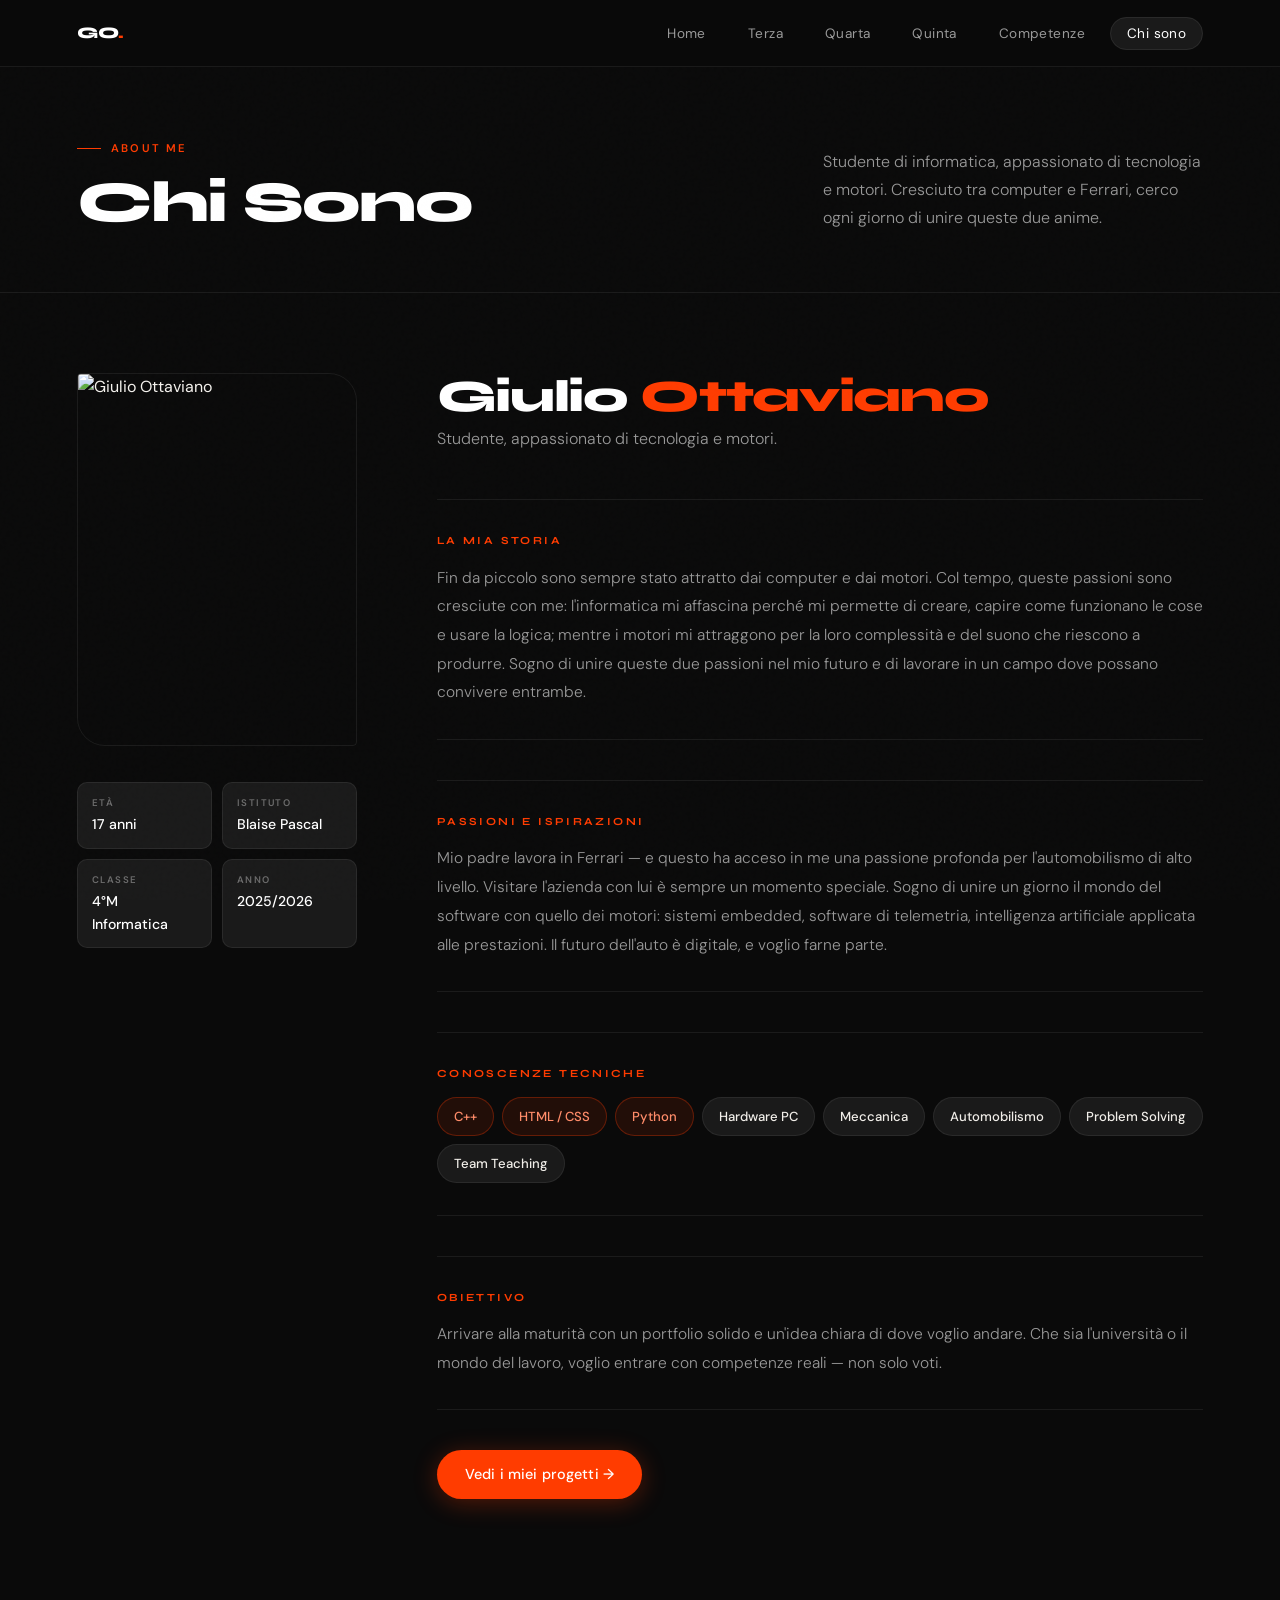
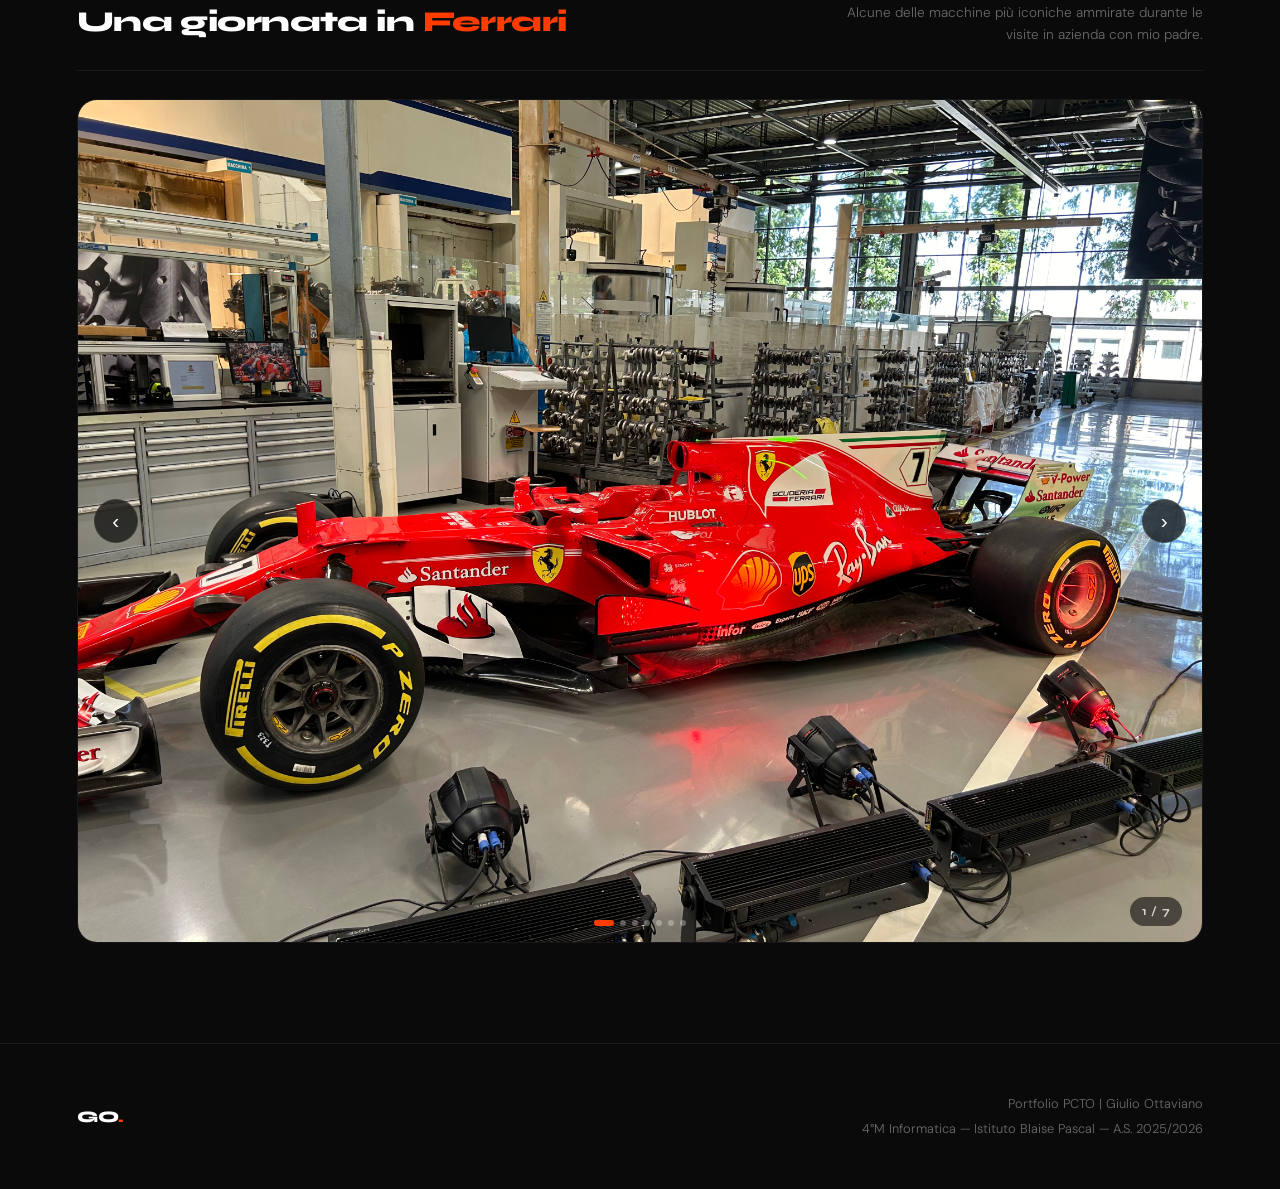
==== chi-sono.html @ 00f8b82b "Add files via upload" ====
<!DOCTYPE html>
<html lang="it">
<head>
    <meta charset="UTF-8">
    <meta name="viewport" content="width=device-width, initial-scale=1.0">
    <title>Chi Sono | Giulio Ottaviano</title>
    <link rel="stylesheet" href="style.css">
    <style>

        /* ── PAGE HERO ── */
        .about-hero {
            padding: 140px 6% 60px;
            border-bottom: 1px solid var(--border);
            display: flex;
            align-items: flex-end;
            justify-content: space-between;
            gap: 40px;
            flex-wrap: wrap;
        }

        .about-hero-left .page-label {
            font-size: 0.7rem;
            font-weight: 600;
            letter-spacing: 0.2em;
            text-transform: uppercase;
            color: var(--accent);
            margin-bottom: 16px;
            display: flex;
            align-items: center;
            gap: 10px;
        }
        .about-hero-left .page-label::before {
            content: '';
            display: inline-block;
            width: 24px; height: 1px;
            background: var(--accent);
        }

        .about-hero-left h1 {
            font-family: 'Syne', sans-serif;
            font-weight: 800;
            font-size: clamp(2.5rem, 4.5vw, 4rem);
            letter-spacing: -0.03em;
            color: var(--white);
            line-height: 1.0;
        }

        .about-hero-right {
            font-size: 1rem;
            color: var(--muted2);
            font-weight: 300;
            max-width: 380px;
            line-height: 1.75;
        }

        /* ── MAIN 2-COL LAYOUT ── */
        .about-main {
            padding: 80px 6% 100px;
            display: grid;
            grid-template-columns: 280px 1fr;
            gap: 80px;
            align-items: start;
        }

        /* ── SIDEBAR ── */
        .about-sidebar {
            position: sticky;
            top: 100px;
            display: flex;
            flex-direction: column;
            gap: 20px;
        }

        .about-photo {
            width: 100%;
            aspect-ratio: 3/4;
            object-fit: cover;
            border-radius: 4px 28px 4px 28px;
            border: 1px solid var(--border);
            filter: grayscale(15%) contrast(1.05);
        }

        .about-meta {
            display: grid;
            grid-template-columns: 1fr 1fr;
            gap: 10px;
        }

        .meta-chip {
            background: var(--surface);
            border: 1px solid var(--border);
            border-radius: 10px;
            padding: 12px 14px;
        }

        .meta-chip .key {
            font-size: 0.6rem;
            font-weight: 600;
            letter-spacing: 0.15em;
            text-transform: uppercase;
            color: var(--muted);
            margin-bottom: 3px;
        }

        .meta-chip .val {
            font-size: 0.88rem;
            color: var(--white);
            font-weight: 500;
        }

        /* ── CONTENT COLUMN ── */
        .about-content h1 {
            font-family: 'Syne', sans-serif;
            font-weight: 800;
            font-size: clamp(2rem, 3.5vw, 3rem);
            color: var(--white);
            letter-spacing: -0.03em;
            line-height: 1.05;
            margin-bottom: 6px;
        }

        .about-content h1 span { color: var(--accent); }

        .about-content .subtitle {
            font-size: 1rem;
            color: var(--muted2);
            font-weight: 300;
            margin-bottom: 48px;
        }

        .about-block {
            padding: 32px 0;
            border-top: 1px solid var(--border);
        }

        .about-block:last-of-type {
            border-bottom: 1px solid var(--border);
            margin-bottom: 40px;
        }

        .about-block h3 {
            font-family: 'Syne', sans-serif;
            font-weight: 700;
            font-size: 0.68rem;
            letter-spacing: 0.22em;
            text-transform: uppercase;
            color: var(--accent);
            margin-bottom: 14px;
        }

        .about-block p {
            color: var(--muted2);
            font-weight: 300;
            font-size: 0.97rem;
            line-height: 1.85;
        }

        /* ── SKILLS ── */
        .skills-chips {
            display: flex;
            flex-wrap: wrap;
            gap: 8px;
        }

        .skill-chip {
            font-size: 0.82rem;
            font-weight: 500;
            color: var(--text);
            background: var(--surface);
            border: 1px solid var(--border);
            padding: 8px 16px;
            border-radius: 100px;
            transition: all 0.3s ease;
        }

        .skill-chip:hover { border-color: var(--accent); color: var(--accent); }

        .skill-chip.highlight {
            background: rgba(255,60,0,0.1);
            border-color: rgba(255,60,0,0.3);
            color: var(--accent2);
        }

        /* ── FERRARI SECTION ── */
        .ferrari-section {
            padding: 0 6% 100px;
        }

        .ferrari-section-header {
            display: flex;
            align-items: flex-end;
            justify-content: space-between;
            margin-bottom: 28px;
            gap: 20px;
            padding-bottom: 24px;
            border-bottom: 1px solid var(--border);
            flex-wrap: wrap;
        }

        .ferrari-section-header h2 {
            font-family: 'Syne', sans-serif;
            font-weight: 800;
            font-size: 1.8rem;
            color: var(--white);
            letter-spacing: -0.02em;
        }

        .ferrari-section-header h2 span { color: var(--accent); }

        .ferrari-section-header p {
            color: var(--muted);
            font-size: 0.85rem;
            font-weight: 300;
            max-width: 360px;
            line-height: 1.6;
            text-align: right;
        }

        /* ── CAROUSEL WRAP ── */
        .ferrari-carousel-wrap {
            position: relative;
            width: 100%;
            aspect-ratio: 4 / 3;
            border-radius: 20px;
            overflow: hidden;
            border: 1px solid var(--border);
            background: var(--darker);
        }

        .ferrari-track {
            display: flex;
            width: 100%;
            height: 100%;
            transition: transform 0.6s cubic-bezier(0.16, 1, 0.3, 1);
            will-change: transform;
        }

        .ferrari-track img {
            flex: 0 0 100%;
            width: 100%;
            height: 100%;
            object-fit: cover;
            object-position: center center;
        }

        .ferrari-btn {
            position: absolute;
            top: 50%;
            transform: translateY(-50%);
            background: rgba(10,10,10,0.72);
            backdrop-filter: blur(12px);
            border: 1px solid var(--border);
            color: var(--white);
            width: 44px; height: 44px;
            border-radius: 50%;
            display: flex;
            align-items: center;
            justify-content: center;
            cursor: pointer;
            font-size: 1.3rem;
            line-height: 1;
            transition: all 0.3s ease;
            z-index: 10;
        }

        .ferrari-btn:hover { background: var(--accent); border-color: var(--accent); }
        .ferrari-btn.prev { left: 16px; }
        .ferrari-btn.next { right: 16px; }

        .ferrari-counter {
            position: absolute;
            bottom: 16px;
            right: 20px;
            font-family: 'Syne', sans-serif;
            font-weight: 700;
            font-size: 0.75rem;
            color: rgba(255,255,255,0.75);
            background: rgba(0,0,0,0.55);
            backdrop-filter: blur(8px);
            padding: 5px 12px;
            border-radius: 100px;
            letter-spacing: 0.05em;
            z-index: 10;
        }

        .ferrari-dots {
            position: absolute;
            bottom: 16px;
            left: 50%;
            transform: translateX(-50%);
            display: flex;
            gap: 6px;
            z-index: 10;
        }

        .ferrari-dot {
            width: 6px; height: 6px;
            border-radius: 50%;
            background: rgba(255,255,255,0.3);
            cursor: pointer;
            transition: all 0.35s ease;
        }

        .ferrari-dot.active {
            background: var(--accent);
            width: 20px;
            border-radius: 3px;
        }

        /* ── RESPONSIVE ── */
        @media (max-width: 900px) {
            .about-hero { flex-direction: column; align-items: flex-start; }
            .about-hero-right { max-width: 100%; }
            .about-main { grid-template-columns: 1fr; gap: 40px; padding: 50px 5% 60px; }
            .about-sidebar { position: static; flex-direction: row; flex-wrap: wrap; align-items: flex-start; }
            .about-photo { max-width: 200px; }
            .ferrari-carousel-wrap { aspect-ratio: 4/3; }
            .ferrari-section-header { flex-direction: column; align-items: flex-start; }
            .ferrari-section-header p { text-align: left; }
            .ferrari-section { padding: 0 5% 60px; }
        }

    </style>
</head>
<body>

    <header>
        <div class="logo">GO<span>.</span></div>
        <nav>
            <ul>
                <li><a href="index.html">Home</a></li>
                <li><a href="terza.html">Terza</a></li>
                <li><a href="quarta.html">Quarta</a></li>
                <li><a href="quinta.html">Quinta</a></li>
                <li><a href="competenze.html">Competenze</a></li>
                <li><a href="chi-sono.html" class="active">Chi sono</a></li>
            </ul>
        </nav>
    </header>

    <!-- ── HERO ── -->
    <div class="about-hero anim">
        <div class="about-hero-left">
            <div class="page-label">About me</div>
            <h1>Chi Sono</h1>
        </div>
        <div class="about-hero-right">
            Studente di informatica, appassionato di tecnologia e motori. Cresciuto tra computer e Ferrari, cerco ogni giorno di unire queste due anime.
        </div>
    </div>

    <!-- ── MAIN LAYOUT ── -->
    <div class="about-main">

        <!-- Sidebar -->
        <div class="about-sidebar anim anim-d1">
            <img class="about-photo" src="https://static.wixstatic.com/media/0beea3_9d364b646ea34e62b5447f3aae1236a9~mv2.jpg" alt="Giulio Ottaviano">
            <div class="about-meta">
                <div class="meta-chip">
                    <div class="key">Età</div>
                    <div class="val">17 anni</div>
                </div>
                <div class="meta-chip">
                    <div class="key">Istituto</div>
                    <div class="val">Blaise Pascal</div>
                </div>
                <div class="meta-chip">
                    <div class="key">Classe</div>
                    <div class="val">4°M Informatica</div>
                </div>
                <div class="meta-chip">
                    <div class="key">Anno</div>
                    <div class="val">2025/2026</div>
                </div>
            </div>
        </div>

        <!-- Testo -->
        <div class="about-content anim anim-d2">
            <h1>Giulio <span>Ottaviano</span></h1>
            <p class="subtitle">Studente, appassionato di tecnologia e motori.</p>

            <div class="about-block">
                <h3>La mia storia</h3>
                <p>Fin da piccolo sono sempre stato attratto dai computer e dai motori. Col tempo, queste passioni sono cresciute con me: l'informatica mi affascina perché mi permette di creare, capire come funzionano le cose e usare la logica; mentre i motori mi attraggono per la loro complessità e del suono che riescono a produrre. Sogno di unire queste due passioni nel mio futuro e di lavorare in un campo dove possano convivere entrambe.</p>
            </div>

            <div class="about-block">
                <h3>Passioni e ispirazioni</h3>
                <p>Mio padre lavora in Ferrari — e questo ha acceso in me una passione profonda per l'automobilismo di alto livello. Visitare l'azienda con lui è sempre un momento speciale. Sogno di unire un giorno il mondo del software con quello dei motori: sistemi embedded, software di telemetria, intelligenza artificiale applicata alle prestazioni. Il futuro dell'auto è digitale, e voglio farne parte.</p>
            </div>

            <div class="about-block">
                <h3>Conoscenze tecniche</h3>
                <div class="skills-chips">
                    <span class="skill-chip highlight">C++</span>
                    <span class="skill-chip highlight">HTML / CSS</span>
                    <span class="skill-chip highlight">Python</span>
                    <span class="skill-chip">Hardware PC</span>
                    <span class="skill-chip">Meccanica</span>
                    <span class="skill-chip">Automobilismo</span>
                    <span class="skill-chip">Problem Solving</span>
                    <span class="skill-chip">Team Teaching</span>
                </div>
            </div>

            <div class="about-block">
                <h3>Obiettivo</h3>
                <p>Arrivare alla maturità con un portfolio solido e un'idea chiara di dove voglio andare. Che sia l'università o il mondo del lavoro, voglio entrare con competenze reali — non solo voti.</p>
            </div>

            <a href="terza.html" class="btn btn-primary">Vedi i miei progetti →</a>
        </div>

    </div>

    <!-- ── FERRARI CAROUSEL ── -->
    <div class="ferrari-section anim anim-d3">
        <div class="ferrari-section-header">
            <h2>Una giornata in <span>Ferrari</span></h2>
            <p>Alcune delle macchine più iconiche ammirate durante le visite in azienda con mio padre.</p>
        </div>

        <div class="ferrari-carousel-wrap">
            <div class="ferrari-track" id="ferrari-track">
                <img src="Immagini/Ferrari1.jpg" alt="Ferrari F1 — Scuderia Ferrari"           style="object-position: center 50%;">
                <img src="Immagini/Ferrari2.jpg" alt="Ferrari F50 — Ferrari Classiche"         style="object-position: center 65%;">
                <img src="Immagini/Ferrari3.jpg" alt="Ferrari 12Cilindri — Linea produzione"   style="object-position: center 55%;">
                <img src="Immagini/Ferrari4.jpg" alt="Ferrari GT3 — Vista frontale"           style="object-position: center 65%;">
                <img src="Immagini/Ferrari5.jpg" alt="Ferrari LaFerrari — Nera"               style="object-position: center 60%;">
                <img src="Immagini/Ferrari7.jpg" alt="Ferrari 333 SP — Ferrari Classiche"     style="object-position: center 60%;">
                <img src="Immagini/Ferrari8.jpg" alt="Ferrari 812 Competition — Blu"          style="object-position: center 60%;">
            </div>
            <button class="ferrari-btn prev" id="ferrari-prev">‹</button>
            <button class="ferrari-btn next" id="ferrari-next">›</button>
            <div class="ferrari-dots" id="ferrari-dots">
                <div class="ferrari-dot active"></div>
                <div class="ferrari-dot"></div>
                <div class="ferrari-dot"></div>
                <div class="ferrari-dot"></div>
                <div class="ferrari-dot"></div>
                <div class="ferrari-dot"></div>
                <div class="ferrari-dot"></div>
            </div>
            <div class="ferrari-counter" id="ferrari-counter">1 / 7</div>
        </div>
    </div>

    <footer>
        <div class="footer-logo">GO<span>.</span></div>
        <div class="footer-copy">
            <p>Portfolio PCTO | Giulio Ottaviano</p>
            <p>4°M Informatica — Istituto Blaise Pascal — A.S. 2025/2026</p>
        </div>
    </footer>

    <script>
        const TOTAL = 7;
        let current = 0;
        const track   = document.getElementById('ferrari-track');
        const dots    = document.querySelectorAll('.ferrari-dot');
        const counter = document.getElementById('ferrari-counter');

        function goTo(index) {
            current = (index + TOTAL) % TOTAL;
            track.style.transform = `translateX(-${current * 100}%)`;
            dots.forEach((d, i) => d.classList.toggle('active', i === current));
            counter.textContent = `${current + 1} / ${TOTAL}`;
        }

        document.getElementById('ferrari-prev').addEventListener('click', () => goTo(current - 1));
        document.getElementById('ferrari-next').addEventListener('click', () => goTo(current + 1));
        dots.forEach((dot, i) => dot.addEventListener('click', () => goTo(i)));

        // Swipe touch
        let startX = 0;
        const wrap = document.querySelector('.ferrari-carousel-wrap');
        wrap.addEventListener('touchstart', e => { startX = e.touches[0].clientX; }, { passive: true });
        wrap.addEventListener('touchend',   e => {
            const diff = startX - e.changedTouches[0].clientX;
            if (Math.abs(diff) > 40) goTo(current + (diff > 0 ? 1 : -1));
        });

        // Auto-avanzamento ogni 4 secondi
        setInterval(() => goTo(current + 1), 4000);
    </script>

</body>
</html>
---- style.css ----
@import url('https://fonts.googleapis.com/css2?family=Syne:wght@400;600;700;800&family=DM+Sans:ital,wght@0,300;0,400;0,500;1,300&display=swap');

:root {
    --accent: #FF3C00;
    --accent2: #FF8C69;
    --dark: #0A0A0A;
    --darker: #050505;
    --mid: #141414;
    --surface: #1A1A1A;
    --border: rgba(255,255,255,0.07);
    --text: #F0EDE8;
    --muted: #6B6B6B;
    --muted2: #999;
    --white: #ffffff;
    --transition: all 0.45s cubic-bezier(0.16, 1, 0.3, 1);
}

*, *::before, *::after { margin: 0; padding: 0; box-sizing: border-box; }

html { scroll-behavior: smooth; }

body {
    font-family: 'DM Sans', sans-serif;
    background: var(--dark);
    color: var(--text);
    line-height: 1.6;
    overflow-x: hidden;
    cursor: default;
}

/* ── SCROLLBAR ── */
::-webkit-scrollbar { width: 4px; }
::-webkit-scrollbar-track { background: var(--darker); }
::-webkit-scrollbar-thumb { background: var(--accent); border-radius: 2px; }

/* ── NOISE OVERLAY ── */
body::before {
    content: '';
    position: fixed;
    inset: 0;
    background-image: url("data:image/svg+xml,%3Csvg viewBox='0 0 256 256' xmlns='http://www.w3.org/2000/svg'%3E%3Cfilter id='noise'%3E%3CfeTurbulence type='fractalNoise' baseFrequency='0.9' numOctaves='4' stitchTiles='stitch'/%3E%3C/filter%3E%3Crect width='100%25' height='100%25' filter='url(%23noise)' opacity='0.04'/%3E%3C/svg%3E");
    pointer-events: none;
    z-index: 9998;
    opacity: 0.4;
}

/* ── HEADER ── */
header {
    position: fixed;
    top: 0; left: 0; right: 0;
    z-index: 9999;
    padding: 20px 6%;
    display: flex;
    justify-content: space-between;
    align-items: center;
    background: rgba(10,10,10,0.85);
    backdrop-filter: blur(24px);
    border-bottom: 1px solid var(--border);
    transition: var(--transition);
}

.logo {
    font-family: 'Syne', sans-serif;
    font-weight: 800;
    font-size: 1rem;
    letter-spacing: 0.02em;
    color: var(--white);
}

.logo span {
    color: var(--accent);
}

nav ul { display: flex; list-style: none; gap: 8px; }

nav a {
    text-decoration: none;
    color: var(--muted2);
    font-weight: 400;
    font-size: 0.85rem;
    letter-spacing: 0.03em;
    padding: 7px 16px;
    border-radius: 100px;
    border: 1px solid transparent;
    transition: var(--transition);
}

nav a:hover, nav a.active {
    color: var(--white);
    border-color: var(--border);
    background: var(--surface);
}

/* ── HERO ── */
.hero {
    min-height: 100vh;
    display: grid;
    grid-template-columns: 1fr 1fr;
    align-items: center;
    padding: 120px 6% 80px;
    position: relative;
    overflow: hidden;
    gap: 60px;
}

.hero::after {
    content: '';
    position: absolute;
    width: 600px; height: 600px;
    background: radial-gradient(circle, rgba(255,60,0,0.15) 0%, transparent 70%);
    top: 50%; right: -100px;
    transform: translateY(-50%);
    pointer-events: none;
    border-radius: 50%;
}

.hero-label {
    font-size: 0.75rem;
    font-weight: 500;
    letter-spacing: 0.2em;
    text-transform: uppercase;
    color: var(--accent);
    margin-bottom: 20px;
    display: flex;
    align-items: center;
    gap: 10px;
}

.hero-label::before {
    content: '';
    display: inline-block;
    width: 24px; height: 1px;
    background: var(--accent);
}

.hero h1 {
    font-family: 'Syne', sans-serif;
    font-weight: 800;
    font-size: clamp(3rem, 6vw, 5.5rem);
    line-height: 1.0;
    letter-spacing: -0.03em;
    color: var(--white);
    margin-bottom: 24px;
}

.hero h1 em {
    font-style: normal;
    color: var(--accent);
}

.hero p {
    font-size: 1.1rem;
    color: var(--muted2);
    max-width: 460px;
    line-height: 1.7;
    margin-bottom: 40px;
    font-weight: 300;
}

.hero-actions { display: flex; gap: 16px; flex-wrap: wrap; }

.hero-img-wrap {
    position: relative;
    display: flex;
    justify-content: center;
}

.hero-img-wrap img {
    width: 100%;
    max-width: 460px;
    aspect-ratio: 3/4;
    object-fit: cover;
    border-radius: 4px 40px 4px 40px;
    filter: grayscale(20%) contrast(1.05);
    border: 1px solid var(--border);
}

.hero-img-badge {
    position: absolute;
    bottom: 24px;
    left: -20px;
    background: var(--accent);
    color: white;
    font-family: 'Syne', sans-serif;
    font-weight: 700;
    font-size: 0.8rem;
    padding: 10px 18px;
    border-radius: 100px;
    letter-spacing: 0.05em;
    text-transform: uppercase;
    box-shadow: 0 8px 32px rgba(255,60,0,0.35);
    animation: floatBadge 3s ease-in-out infinite;
}

@keyframes floatBadge {
    0%, 100% { transform: translateY(0); }
    50% { transform: translateY(-6px); }
}

/* ── BUTTONS ── */
.btn {
    display: inline-flex;
    align-items: center;
    gap: 8px;
    padding: 13px 28px;
    border-radius: 100px;
    font-weight: 500;
    font-size: 0.9rem;
    text-decoration: none;
    transition: var(--transition);
    letter-spacing: 0.01em;
}

.btn-primary {
    background: var(--accent);
    color: white;
    box-shadow: 0 4px 24px rgba(255,60,0,0.3);
}

.btn-primary:hover {
    background: #ff5520;
    transform: translateY(-2px);
    box-shadow: 0 8px 36px rgba(255,60,0,0.45);
}

.btn-secondary {
    background: var(--surface);
    color: var(--text);
    border: 1px solid var(--border);
}

.btn-secondary:hover {
    background: var(--mid);
    border-color: rgba(255,255,255,0.15);
    transform: translateY(-2px);
}

.btn-ghost {
    background: transparent;
    color: var(--accent);
    border: 1px solid var(--accent);
}

.btn-ghost:hover {
    background: var(--accent);
    color: white;
}

/* ── INFO SECTION HOME ── */
.info-section {
    padding: 100px 6%;
    display: grid;
    grid-template-columns: 1fr 1fr;
    gap: 80px;
    align-items: center;
    border-top: 1px solid var(--border);
}

.info-section .section-label {
    font-size: 0.7rem;
    font-weight: 600;
    letter-spacing: 0.2em;
    text-transform: uppercase;
    color: var(--muted);
    margin-bottom: 16px;
}

.info-section h2 {
    font-family: 'Syne', sans-serif;
    font-weight: 700;
    font-size: 2.5rem;
    letter-spacing: -0.02em;
    color: var(--white);
    line-height: 1.1;
    margin-bottom: 20px;
}

.info-section p {
    color: var(--muted2);
    font-weight: 300;
    font-size: 1rem;
    line-height: 1.75;
    margin-bottom: 32px;
}

/* ── STATS ROW ── */
.stats-row {
    display: flex;
    gap: 40px;
    padding: 60px 6%;
    border-top: 1px solid var(--border);
}

.stat-item {
    display: flex;
    flex-direction: column;
    gap: 4px;
}

.stat-num {
    font-family: 'Syne', sans-serif;
    font-weight: 800;
    font-size: 2.8rem;
    color: var(--white);
    letter-spacing: -0.04em;
    line-height: 1;
}

.stat-num span { color: var(--accent); }

.stat-label {
    font-size: 0.8rem;
    color: var(--muted);
    text-transform: uppercase;
    letter-spacing: 0.1em;
    font-weight: 500;
}

.stat-divider {
    width: 1px;
    background: var(--border);
    align-self: stretch;
}

/* ── PROJECTS PAGE ── */
.page-hero {
    padding: 160px 6% 80px;
    border-bottom: 1px solid var(--border);
}

.page-hero .page-label {
    font-size: 0.7rem;
    font-weight: 600;
    letter-spacing: 0.2em;
    text-transform: uppercase;
    color: var(--accent);
    margin-bottom: 16px;
    display: flex;
    align-items: center;
    gap: 10px;
}

.page-hero .page-label::before {
    content: '';
    display: inline-block;
    width: 24px; height: 1px;
    background: var(--accent);
}

.page-hero h1 {
    font-family: 'Syne', sans-serif;
    font-weight: 800;
    font-size: clamp(2.5rem, 5vw, 4.5rem);
    letter-spacing: -0.03em;
    color: var(--white);
    line-height: 1.05;
    margin-bottom: 16px;
}

.page-hero p {
    font-size: 1.05rem;
    color: var(--muted2);
    font-weight: 300;
    max-width: 560px;
}

/* ── PROJECTS GRID ── */
.projects-grid {
    padding: 80px 6%;
    display: flex;
    flex-direction: column;
    gap: 2px;
}

.project-card {
    background: var(--mid);
    border: 1px solid var(--border);
    border-radius: 20px;
    padding: 44px 48px;
    display: grid;
    grid-template-columns: auto 1fr auto;
    align-items: start;
    gap: 40px;
    transition: var(--transition);
    position: relative;
    overflow: hidden;
    margin-bottom: 16px;
}

.project-card::before {
    content: '';
    position: absolute;
    left: 0; top: 0; bottom: 0;
    width: 3px;
    background: var(--accent);
    transform: scaleY(0);
    transform-origin: bottom;
    transition: var(--transition);
}

.project-card:hover {
    border-color: rgba(255,255,255,0.12);
    transform: translateX(4px);
    background: #1e1e1e;
}

.project-card:hover::before {
    transform: scaleY(1);
}

.project-num {
    font-family: 'Syne', sans-serif;
    font-weight: 800;
    font-size: 3rem;
    color: rgba(255,255,255,0.05);
    line-height: 1;
    letter-spacing: -0.05em;
    min-width: 70px;
}

.project-body h2 {
    font-family: 'Syne', sans-serif;
    font-weight: 700;
    font-size: 1.4rem;
    color: var(--white);
    letter-spacing: -0.01em;
    margin-bottom: 10px;
}

.project-body p {
    color: var(--muted2);
    font-weight: 300;
    font-size: 0.95rem;
    line-height: 1.7;
    margin-bottom: 14px;
}

.project-body .result {
    display: inline-flex;
    align-items: center;
    gap: 6px;
    font-size: 0.8rem;
    font-weight: 500;
    color: var(--accent2);
    background: rgba(255,60,0,0.1);
    padding: 5px 14px;
    border-radius: 100px;
    border: 1px solid rgba(255,60,0,0.2);
}

.project-tags {
    display: flex;
    flex-direction: column;
    gap: 6px;
    align-items: flex-end;
}

.tag {
    font-size: 0.7rem;
    font-weight: 500;
    letter-spacing: 0.1em;
    text-transform: uppercase;
    color: var(--muted);
    background: rgba(255,255,255,0.04);
    padding: 5px 12px;
    border-radius: 100px;
    border: 1px solid var(--border);
    white-space: nowrap;
}

/* ── WIP SECTION ── */
.wip-card {
    background: var(--mid);
    border: 1px solid var(--border);
    border-radius: 20px;
    padding: 60px 48px;
    display: flex;
    align-items: center;
    gap: 40px;
    margin-bottom: 16px;
    position: relative;
    overflow: hidden;
}

.wip-card::after {
    content: '';
    position: absolute;
    inset: 0;
    background: repeating-linear-gradient(
        -45deg,
        transparent,
        transparent 20px,
        rgba(255,255,255,0.015) 20px,
        rgba(255,255,255,0.015) 40px
    );
    pointer-events: none;
}

.wip-icon {
    font-size: 3rem;
    flex-shrink: 0;
}

.wip-content h2 {
    font-family: 'Syne', sans-serif;
    font-weight: 700;
    font-size: 1.4rem;
    color: var(--muted2);
    letter-spacing: -0.01em;
    margin-bottom: 8px;
}

.wip-content p {
    color: var(--muted);
    font-size: 0.9rem;
    font-weight: 300;
}

.wip-badge {
    margin-left: auto;
    font-size: 0.7rem;
    font-weight: 600;
    letter-spacing: 0.15em;
    text-transform: uppercase;
    color: #FFB800;
    background: rgba(255,184,0,0.1);
    padding: 8px 18px;
    border-radius: 100px;
    border: 1px solid rgba(255,184,0,0.25);
    flex-shrink: 0;
    animation: pulse 2.5s ease-in-out infinite;
}

@keyframes pulse {
    0%, 100% { opacity: 1; }
    50% { opacity: 0.5; }
}

/* ── ABOUT PAGE ── */
.about-layout {
    padding: 80px 6%;
    display: grid;
    grid-template-columns: 1fr 1.2fr;
    gap: 80px;
    align-items: start;
}

.about-img-col {
    position: sticky;
    top: 100px;
}

.about-img-col img {
    width: 100%;
    border-radius: 4px 40px 4px 40px;
    filter: grayscale(20%) contrast(1.05);
    border: 1px solid var(--border);
}

.about-meta {
    display: grid;
    grid-template-columns: 1fr 1fr;
    gap: 12px;
    margin-top: 16px;
}

.meta-chip {
    background: var(--surface);
    border: 1px solid var(--border);
    border-radius: 10px;
    padding: 12px 16px;
}

.meta-chip .key {
    font-size: 0.65rem;
    font-weight: 600;
    letter-spacing: 0.15em;
    text-transform: uppercase;
    color: var(--muted);
    margin-bottom: 3px;
}

.meta-chip .val {
    font-size: 0.9rem;
    color: var(--white);
    font-weight: 500;
}

.about-text-col h1 {
    font-family: 'Syne', sans-serif;
    font-weight: 800;
    font-size: clamp(2.5rem, 4vw, 3.5rem);
    color: var(--white);
    letter-spacing: -0.03em;
    line-height: 1.05;
    margin-bottom: 8px;
}

.about-text-col h1 span { color: var(--accent); }

.about-text-col .subtitle {
    font-size: 1rem;
    color: var(--muted2);
    font-weight: 300;
    margin-bottom: 40px;
}

.about-block {
    margin-bottom: 40px;
    padding-bottom: 40px;
    border-bottom: 1px solid var(--border);
}

.about-block:last-child { border-bottom: none; }

.about-block h3 {
    font-family: 'Syne', sans-serif;
    font-weight: 700;
    font-size: 0.75rem;
    letter-spacing: 0.2em;
    text-transform: uppercase;
    color: var(--accent);
    margin-bottom: 16px;
}

.about-block p {
    color: var(--muted2);
    font-weight: 300;
    font-size: 0.98rem;
    line-height: 1.8;
}

.skills-chips {
    display: flex;
    flex-wrap: wrap;
    gap: 8px;
}

.skill-chip {
    font-size: 0.82rem;
    font-weight: 500;
    color: var(--text);
    background: var(--surface);
    border: 1px solid var(--border);
    padding: 8px 16px;
    border-radius: 100px;
    transition: var(--transition);
}

.skill-chip:hover {
    border-color: var(--accent);
    color: var(--accent);
}

.skill-chip.highlight {
    background: rgba(255,60,0,0.1);
    border-color: rgba(255,60,0,0.3);
    color: var(--accent2);
}

/* ── FOOTER ── */
footer {
    padding: 50px 6%;
    border-top: 1px solid var(--border);
    display: flex;
    justify-content: space-between;
    align-items: center;
    gap: 20px;
    flex-wrap: wrap;
}

.footer-logo {
    font-family: 'Syne', sans-serif;
    font-weight: 800;
    font-size: 1rem;
    color: var(--white);
}

.footer-logo span { color: var(--accent); }

footer p {
    color: var(--muted);
    font-size: 0.8rem;
    font-weight: 300;
}

.footer-copy {
    display: flex;
    flex-direction: column;
    align-items: flex-end;
    gap: 4px;
}

/* ── ANIMATIONS ── */
@keyframes fadeInUp {
    from { opacity: 0; transform: translateY(30px); }
    to   { opacity: 1; transform: translateY(0); }
}

.anim {
    animation: fadeInUp 0.8s cubic-bezier(0.16, 1, 0.3, 1) both;
}

.anim-d1 { animation-delay: 0.1s; }
.anim-d2 { animation-delay: 0.25s; }
.anim-d3 { animation-delay: 0.4s; }
.anim-d4 { animation-delay: 0.55s; }

/* ── RESPONSIVE ── */
@media (max-width: 900px) {
    .hero { grid-template-columns: 1fr; text-align: center; }
    .hero p { margin: 0 auto 40px; }
    .hero-actions { justify-content: center; }
    .hero::after { display: none; }
    .hero-img-wrap { order: -1; }
    .hero-img-wrap img { max-width: 300px; }
    .hero-img-badge { left: 10px; }
    .info-section { grid-template-columns: 1fr; gap: 40px; }
    .about-layout { grid-template-columns: 1fr; }
    .about-img-col { position: static; }
    .project-card { grid-template-columns: 1fr; gap: 16px; }
    .project-num { font-size: 1.5rem; }
    .project-tags { flex-direction: row; flex-wrap: wrap; align-items: flex-start; }
    .stats-row { flex-wrap: wrap; gap: 24px; }
    .stat-divider { display: none; }
    footer { flex-direction: column; align-items: flex-start; }
    .footer-copy { align-items: flex-start; }
    header { padding: 16px 4%; }
    nav ul { gap: 4px; }
    nav a { padding: 6px 10px; font-size: 0.8rem; }
}

@media (max-width: 600px) {
    .hero { padding: 120px 5% 60px; }
    .page-hero { padding: 130px 5% 50px; }
    .projects-grid { padding: 50px 5%; }
    .project-card { padding: 28px 24px; }
    .wip-card { padding: 36px 24px; flex-direction: column; align-items: flex-start; }
    .wip-badge { margin-left: 0; }
    .about-layout { padding: 50px 5%; }
    .info-section { padding: 60px 5%; }
}
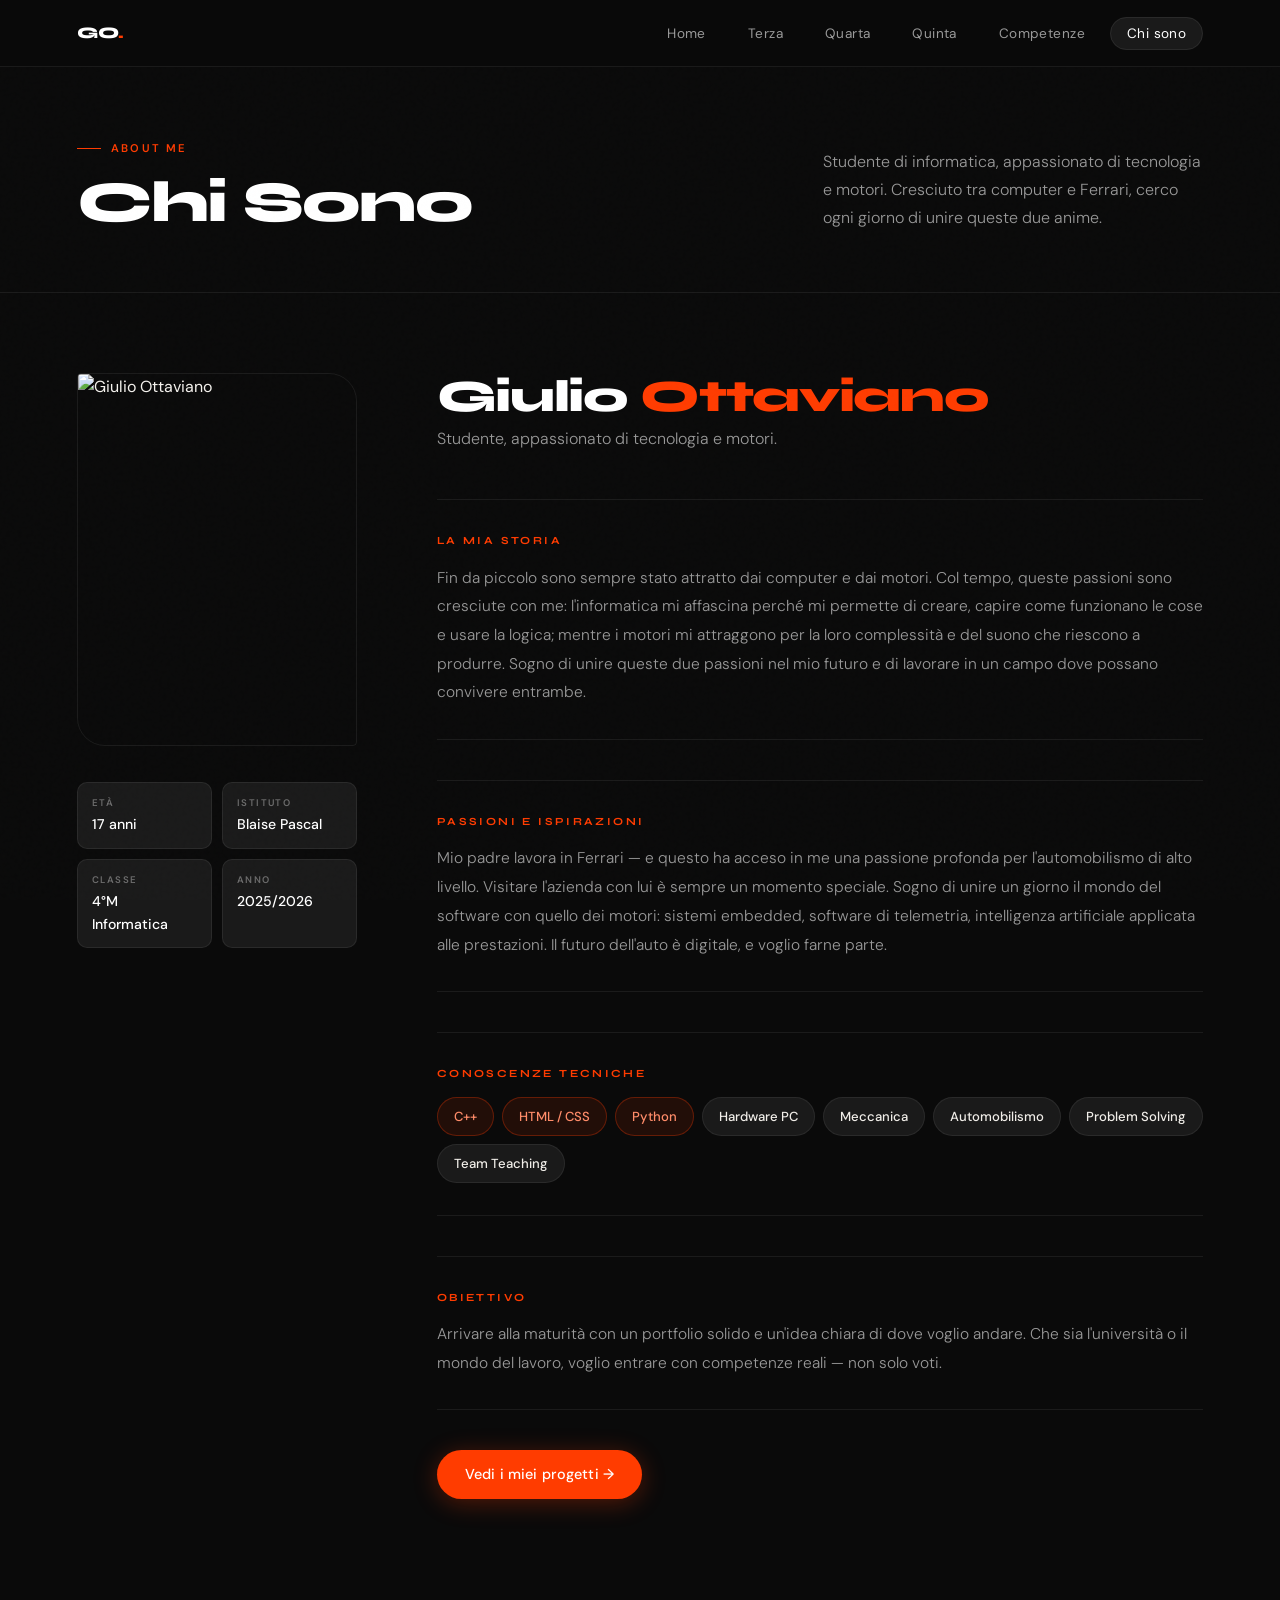
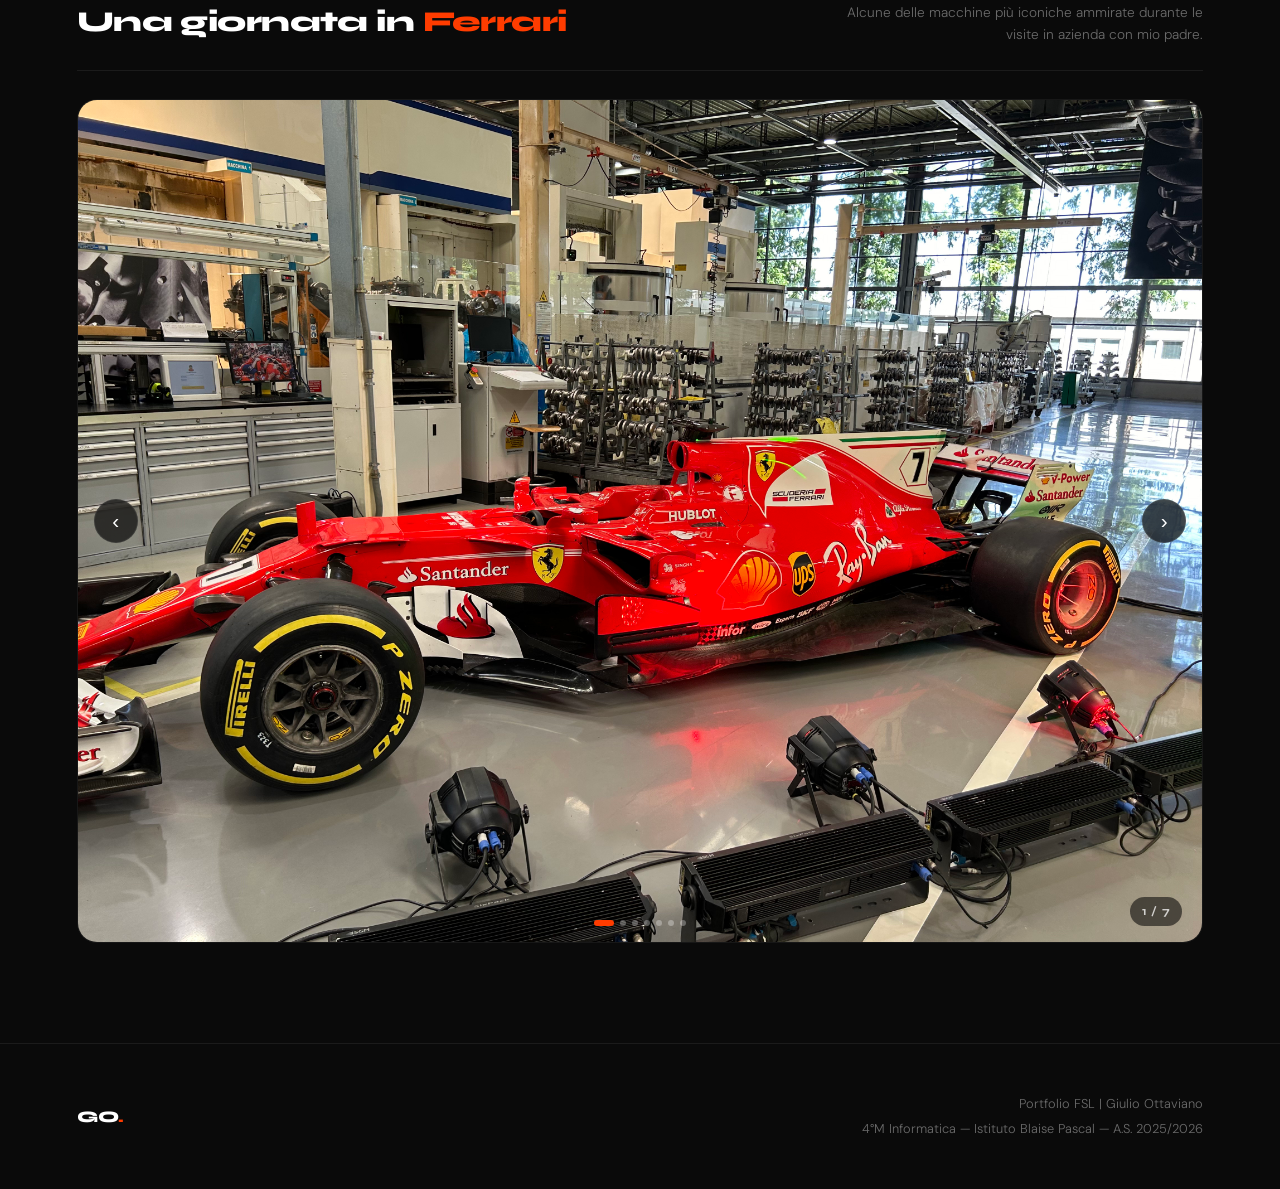
==== commit 6ea90b96: "Update chi-sono.html" ====
--- a/chi-sono.html
+++ b/chi-sono.html
@@ -449,7 +449,7 @@
     <footer>
         <div class="footer-logo">GO<span>.</span></div>
         <div class="footer-copy">
-            <p>Portfolio PCTO | Giulio Ottaviano</p>
+            <p>Portfolio FSL | Giulio Ottaviano</p>
             <p>4°M Informatica — Istituto Blaise Pascal — A.S. 2025/2026</p>
         </div>
     </footer>
@@ -486,4 +486,4 @@
     </script>
 
 </body>
-</html>+</html>
